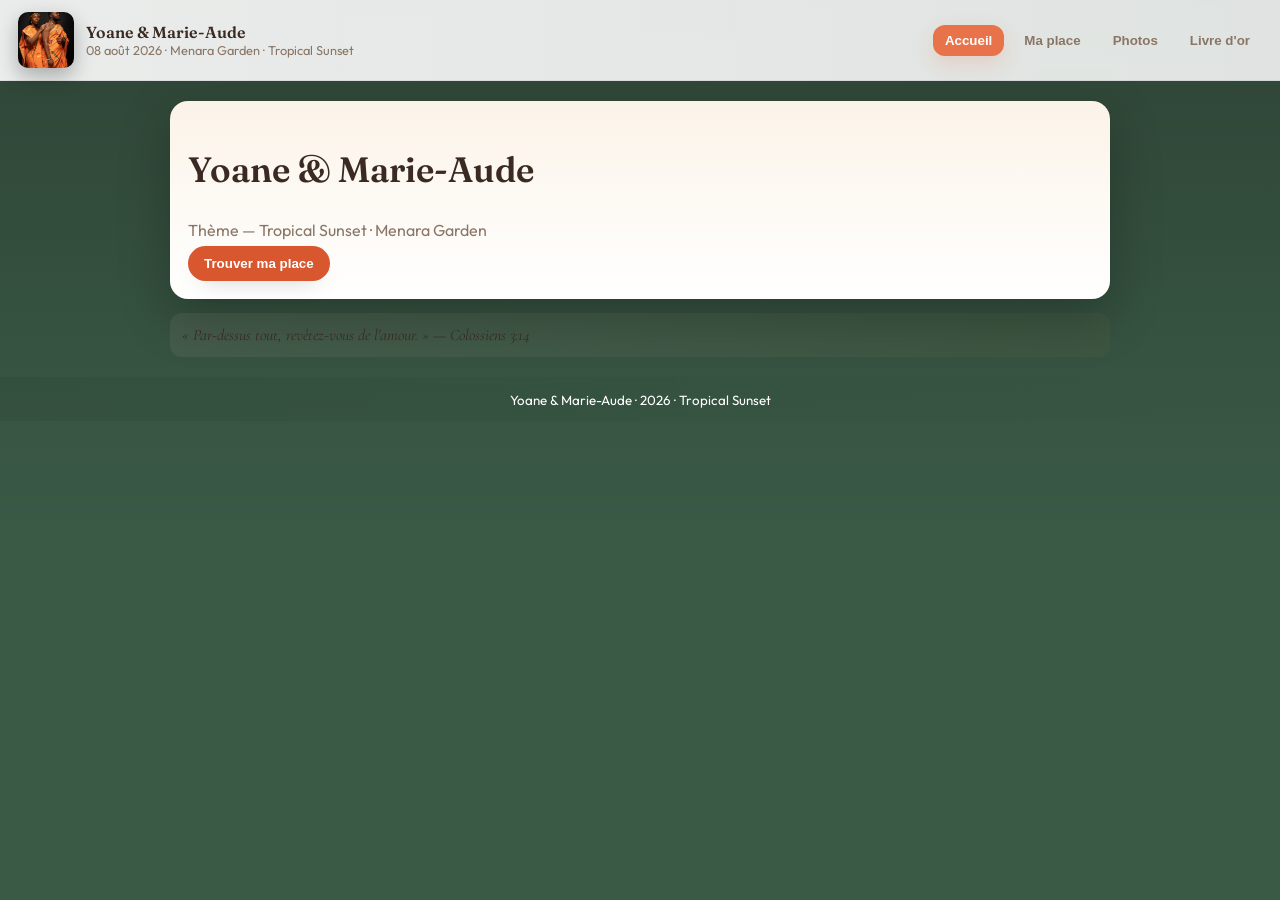
==== index.html @ 41bfad6d "Remove admin & approvals; publish guestbook immediately; simplify app per user request" ====
<!doctype html>
<html lang="fr">
<head>
  <meta charset="utf-8">
  <meta name="viewport" content="width=device-width,initial-scale=1,viewport-fit=cover">
  <title>Yoane & Marie-Aude — Tropical Sunset</title>
  <link href="https://fonts.googleapis.com/css2?family=Fraunces:opsz,wght@9..144,500;9..144,600&family=Outfit:wght@300;400;600;700&family=Cormorant+Garamond:ital,wght@1,400&display=swap" rel="stylesheet">
  <link rel="stylesheet" href="css/styles.css">
</head>
<body>
  <div id="app">
    <header class="topbar">
      <div class="brand">
        <img src="2958871d-0a36-4fbe-921e-ffd9b93db0f9.jpeg" alt="couple" class="logo">
        <div>
          <div class="display">Yoane & Marie-Aude</div>
          <div class="meta">08 août 2026 · Menara Garden · Tropical Sunset</div>
        </div>
      </div>
      <nav class="tabs" role="tablist" aria-label="Navigation">
        <button data-screen="home" class="tab-btn active">Accueil</button>
        <button data-screen="seat" class="tab-btn">Ma place</button>
        <button data-screen="photos" class="tab-btn">Photos</button>
        <button data-screen="guestbook" class="tab-btn">Livre d'or</button>
      </nav>
    </header>

    <main>
      <section id="home" class="screen active">
        <div class="hero">
          <div class="hero-left">
            <h1 class="display big">Yoane & Marie-Aude</h1>
            <p class="lead">Thème — Tropical Sunset · Menara Garden</p>
            <button class="enter-btn" data-screen="seat">Trouver ma place</button>
          </div>
          <div class="hero-gallery" id="hero-gallery">
            <!-- photographer photos injected -->
          </div>
        </div>

        <section class="verse">« Par-dessus tout, revêtez-vous de l'amour. » — Colossiens 3:14</section>
      </section>

      <section id="seat" class="screen">
        <h2>Trouver ma place</h2>
        <p class="muted">Tapez votre prénom et nom puis validez — nous n'affichons pas la liste complète par défaut.</p>
        <div class="search-row">
          <input id="seat-input" placeholder="Votre prénom et nom..." autocomplete="off">
          <button id="seat-validate">Valider</button>
        </div>
        <div id="seat-result" class="seat-result"></div>
        <div id="seat-noresult" class="empty">Nous ne trouvons pas ce nom. Vérifiez l'orthographe ou contactez les mariés.</div>
        <div id="sync-status" class="sync">🔄 Synchronisation Google Sheets...</div>
      </section>

      <section id="photos" class="screen">
        <h2>Photos — Album & Partage</h2>
        <p class="muted">Photos officielles (photographe) et photos partagées par les invités. Cliquer pour télécharger.</p>
        <div class="photographer-row" id="photographer-row"></div>

        <div class="uploader">
          <input id="upload-name" placeholder="Votre prénom (pour la légende)">
          <label class="upload-cta">📷 Ajouter des photos <input id="upload-input" type="file" accept="image/*" multiple></label>
          <div id="upload-progress" class="muted"></div>
        </div>

        <div class="grid" id="shared-grid"></div>
      </section>

      <section id="guestbook" class="screen">
        <h2>Livre d'or</h2>
        <form id="gb-form">
          <input id="gb-name" placeholder="Votre nom">
          <textarea id="gb-message" placeholder="Laissez un mot doux..."></textarea>
          <div class="gb-actions"><button type="submit" class="btn primary">Envoyer</button></div>
        </form>
        <div id="guestbook-list"></div>
      </section>

    </main>

    <footer class="bottomnav">
      <small>Yoane & Marie-Aude · 2026 · Tropical Sunset</small>
    </footer>
  </div>

  <script src="js/app.js"></script>
</body>
</html>
---- css/styles.css ----
:root{
  --ivory:#FBF3E8;
  --paper:#FFFCF7;
  --peach:#F4B98A;
  --coral:#E8734A;
  --sunset:#D9572E;
  --rose:#EAC0BC;
  --gold:#C9A24B;
  --green-deep:#2E4436;
  --text:#3A2A22;
  --muted:#8A7666;
}
*{box-sizing:border-box}
body{margin:0;font-family:'Outfit',system-ui,-apple-system,Segoe UI,Roboto,Arial;color:var(--text);background:linear-gradient(180deg,var(--green-deep) 0%, #3a5a46 60%);min-height:100vh;display:flex;flex-direction:column}
.topbar{background:linear-gradient(90deg,rgba(255,255,255,0.9),rgba(255,255,255,0.85));backdrop-filter:blur(6px);display:flex;align-items:center;justify-content:space-between;padding:12px 18px;border-bottom:1px solid rgba(0,0,0,0.06)}
.brand{display:flex;gap:12px;align-items:center}
.logo{width:56px;height:56px;border-radius:10px;object-fit:cover;box-shadow:0 8px 20px rgba(0,0,0,0.28)}
.display{font-family:'Fraunces',serif;font-weight:600}
.meta{font-size:.8rem;color:var(--muted)}
.tabs{display:flex;gap:8px}
.tab-btn{background:transparent;border:none;padding:8px 12px;border-radius:12px;font-weight:600;cursor:pointer;color:var(--muted)}
.tab-btn.active{background:var(--coral);color:#fff;box-shadow:0 8px 20px rgba(232,115,74,0.2)}
main{flex:1;padding:20px;max-width:980px;margin:0 auto;width:100%}
.screen{display:none}
.screen.active{display:block}
.hero{display:flex;gap:20px;align-items:center;background:linear-gradient(180deg,var(--ivory),#fff);padding:18px;border-radius:18px;box-shadow:0 18px 50px rgba(0,0,0,0.25)}
.hero-left{flex:1}
.big{font-size:2.2rem}
.lead{color:var(--muted);margin:6px 0}
.enter-btn{background:var(--sunset);color:#fff;border:none;padding:10px 16px;border-radius:28px;font-weight:700;cursor:pointer;box-shadow:0 10px 24px -14px rgba(0,0,0,0.4)}
.hero-gallery{width:320px;display:grid;grid-template-columns:1fr 1fr;gap:8px}
.hero-gallery img{width:100%;height:160px;object-fit:cover;border-radius:12px;box-shadow:0 10px 30px rgba(0,0,0,0.28)}
.verse{margin-top:14px;font-family:'Cormorant Garamond',serif;font-style:italic;background:linear-gradient(90deg,rgba(232,192,188,0.08),rgba(201,162,75,0.04));padding:12px;border-radius:12px}
.search-row{display:flex;gap:8px;margin-top:10px}
.search-row input{flex:1;padding:12px;border-radius:12px;border:1px solid rgba(0,0,0,0.06)}
.search-row button{padding:12px 16px;border-radius:12px;background:var(--coral);color:#fff;border:none;cursor:pointer}
.seat-result{margin-top:14px;background:linear-gradient(160deg,#F6DCC0,#E8734A);color:#fff;padding:18px;border-radius:14px;box-shadow:0 18px 40px rgba(0,0,0,0.25);display:none}
.seat-result.show{display:block}
.empty{margin-top:12px;padding:12px;background:var(--paper);border-radius:12px;color:var(--muted)}
.sync{margin-top:8px;color:var(--muted)}
.photographer-row{display:flex;gap:10px;margin:12px 0}
.photographer-row img{width:200px;height:130px;object-fit:cover;border-radius:10px}
.uploader{display:flex;gap:8px;align-items:center;margin:12px 0}
.upload-cta{display:inline-block;padding:10px 14px;border-radius:12px;background:linear-gradient(90deg,var(--paper),#fff);border:2px dashed var(--peach);cursor:pointer}
.grid{display:grid;grid-template-columns:repeat(auto-fill,minmax(180px,1fr));gap:12px;margin-top:12px}
.grid img{width:100%;height:140px;object-fit:cover;border-radius:10px}
.gb-actions{text-align:right;margin-top:8px}
.btn{padding:8px 12px;border-radius:10px;border:1px solid rgba(0,0,0,0.06);background:var(--paper);cursor:pointer}
.btn.primary{background:var(--coral);color:#fff;border:none}
.bottomnav{background:linear-gradient(90deg,rgba(0,0,0,0.06),transparent);padding:12px;text-align:center;color:#fff}
.muted{color:var(--muted)}
@media(max-width:760px){.hero{flex-direction:column}.hero-gallery{width:100%;grid-template-columns:1fr 1fr}.hero-gallery img{height:120px}}
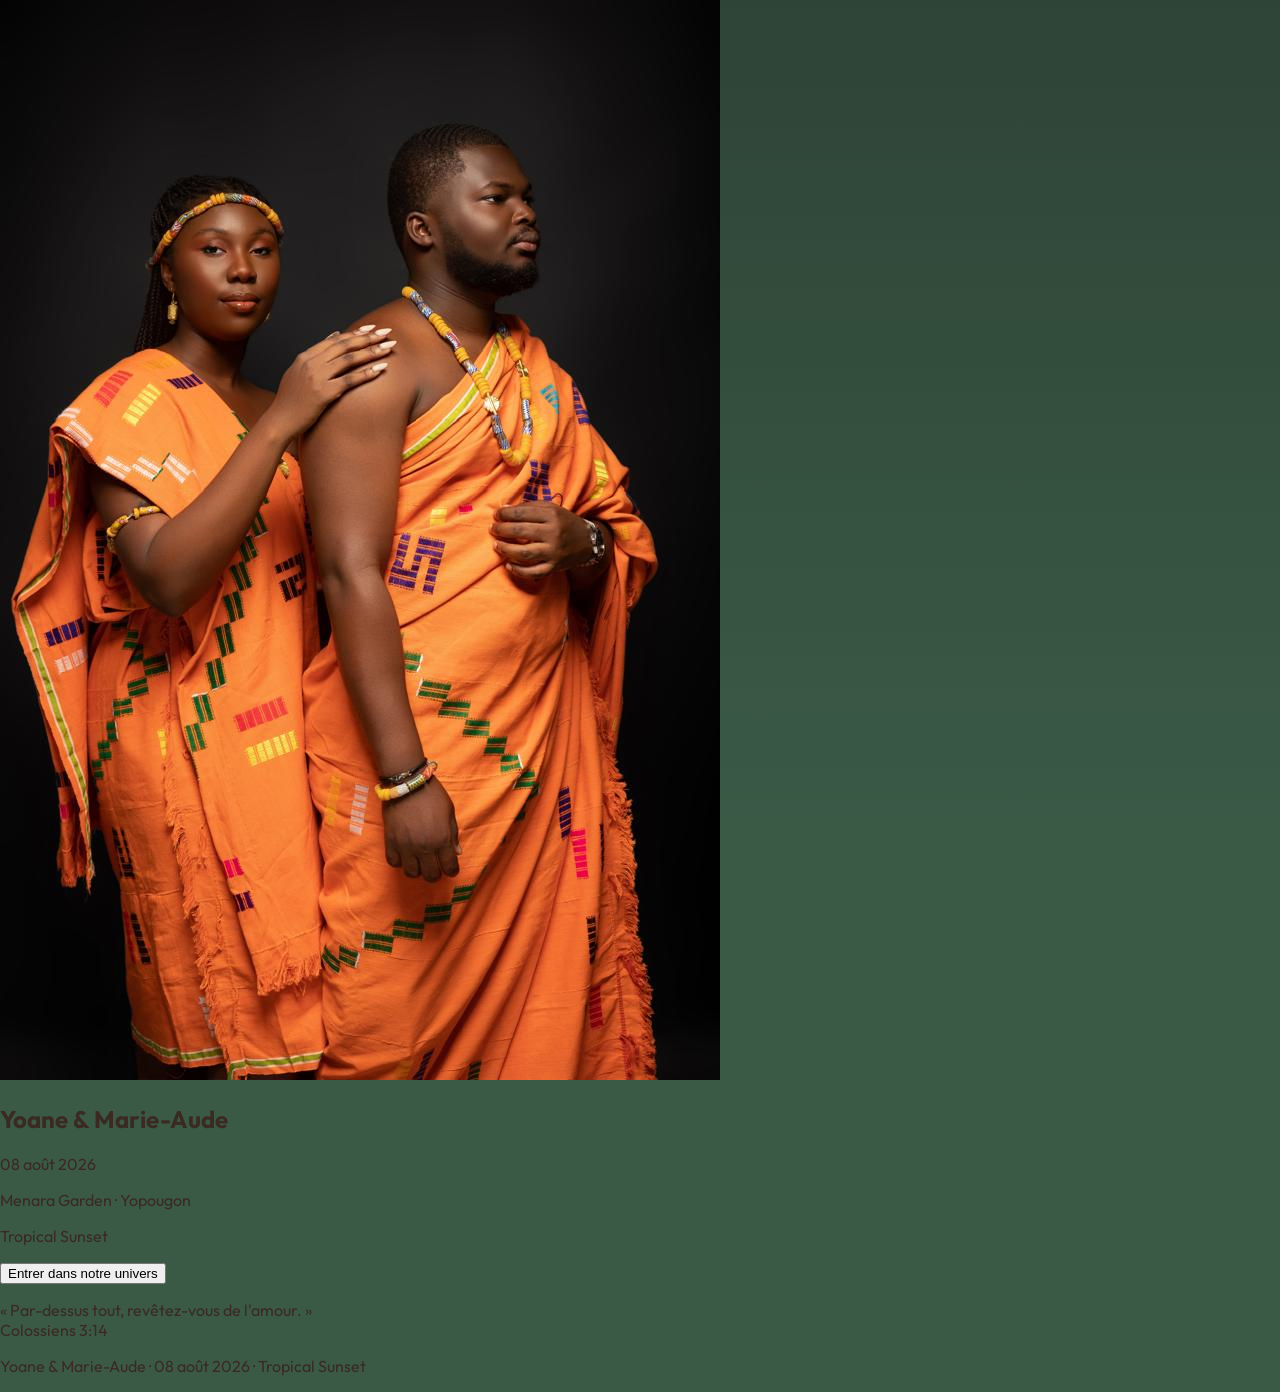
==== commit 720f899b: "✨ Refonte complète : thème Tropical Sunset cohérent + mini-app mobile + optimisation connexion faibl" ====
--- a/index.html
+++ b/index.html
@@ -1,89 +1,321 @@
-<!doctype html>
+<!DOCTYPE html>
 <html lang="fr">
 <head>
-  <meta charset="utf-8">
-  <meta name="viewport" content="width=device-width,initial-scale=1,viewport-fit=cover">
-  <title>Yoane & Marie-Aude — Tropical Sunset</title>
-  <link href="https://fonts.googleapis.com/css2?family=Fraunces:opsz,wght@9..144,500;9..144,600&family=Outfit:wght@300;400;600;700&family=Cormorant+Garamond:ital,wght@1,400&display=swap" rel="stylesheet">
+  <meta charset="UTF-8">
+  <meta name="viewport" content="width=device-width, initial-scale=1, viewport-fit=cover, maximum-scale=1">
+  <meta name="theme-color" content="#D9572E">
+  <meta name="apple-mobile-web-app-capable" content="yes">
+  <meta name="apple-mobile-web-app-status-bar-style" content="black-translucent">
+  <meta name="apple-mobile-web-app-title" content="Yoane & Marie-Aude">
+  <title>Yoane & Marie-Aude — Mariage 08.08.2026</title>
+  
+  <link rel="preconnect" href="https://fonts.googleapis.com">
+  <link rel="preconnect" href="https://fonts.gstatic.com" crossorigin>
+  <link href="https://fonts.googleapis.com/css2?family=Fraunces:opsz,wght@9..144,500;9..144,600;9..144,700&family=Outfit:wght@300;400;500;600;700&family=Cormorant+Garamond:ital,wght@1,400&display=swap" rel="stylesheet">
+  
   <link rel="stylesheet" href="css/styles.css">
 </head>
 <body>
-  <div id="app">
-    <header class="topbar">
-      <div class="brand">
-        <img src="2958871d-0a36-4fbe-921e-ffd9b93db0f9.jpeg" alt="couple" class="logo">
-        <div>
-          <div class="display">Yoane & Marie-Aude</div>
-          <div class="meta">08 août 2026 · Menara Garden · Tropical Sunset</div>
-        </div>
-      </div>
-      <nav class="tabs" role="tablist" aria-label="Navigation">
-        <button data-screen="home" class="tab-btn active">Accueil</button>
-        <button data-screen="seat" class="tab-btn">Ma place</button>
-        <button data-screen="photos" class="tab-btn">Photos</button>
-        <button data-screen="guestbook" class="tab-btn">Livre d'or</button>
-      </nav>
-    </header>
-
-    <main>
-      <section id="home" class="screen active">
-        <div class="hero">
-          <div class="hero-left">
-            <h1 class="display big">Yoane & Marie-Aude</h1>
-            <p class="lead">Thème — Tropical Sunset · Menara Garden</p>
-            <button class="enter-btn" data-screen="seat">Trouver ma place</button>
-          </div>
-          <div class="hero-gallery" id="hero-gallery">
-            <!-- photographer photos injected -->
-          </div>
-        </div>
-
-        <section class="verse">« Par-dessus tout, revêtez-vous de l'amour. » — Colossiens 3:14</section>
-      </section>
-
-      <section id="seat" class="screen">
+  <div id="app" class="app-container">
+    
+    <!-- Splash Screen (écran d'accueil type app) -->
+    <section id="splash-screen" class="screen active splash">
+      <div class="splash-content">
+        <div class="splash-visual">
+          <img src="2958871d-0a36-4fbe-921e-ffd9b93db0f9.jpeg" alt="Yoane & Marie-Aude" class="splash-photo" loading="lazy">
+          <div class="splash-overlay"></div>
+        </div>
+        
+        <div class="splash-info">
+          <h1 class="splash-title">Yoane & Marie-Aude</h1>
+          <p class="splash-date">08 août 2026</p>
+          <p class="splash-location">Menara Garden · Yopougon</p>
+          <p class="splash-theme">Tropical Sunset</p>
+        </div>
+        
+        <button class="btn-enter" data-screen="home">
+          Entrer dans notre univers
+        </button>
+        
+        <p class="splash-verse">
+          « Par-dessus tout, revêtez-vous de l'amour. »<br>
+          <span class="verse-ref">Colossiens 3:14</span>
+        </p>
+      </div>
+    </section>
+
+    <!-- Écran d'accueil avec cartes -->
+    <section id="home" class="screen home">
+      <header class="app-header">
+        <div class="header-branding">
+          <h2>Bienvenue</h2>
+          <p class="header-meta">08 août 2026 · Menara Garden</p>
+        </div>
+      </header>
+
+      <main class="home-grid">
+        <article class="card card-primary" data-screen="seat">
+          <div class="card-icon">🪑</div>
+          <h3>Trouver ma place</h3>
+          <p>Découvrez votre table et vos voisins</p>
+        </article>
+
+        <article class="card" data-screen="menu">
+          <div class="card-icon">🍽️</div>
+          <h3>Les saveurs</h3>
+          <p>Menu et spécialités de la réception</p>
+        </article>
+
+        <article class="card" data-screen="gifts">
+          <div class="card-icon">🎁</div>
+          <h3>Cadeaux</h3>
+          <p>Informations délicates & discrètes</p>
+        </article>
+
+        <article class="card" data-screen="photos">
+          <div class="card-icon">📸</div>
+          <h3>Partager mes photos</h3>
+          <p>Contribuez à notre album collectif</p>
+        </article>
+
+        <article class="card" data-screen="gallery">
+          <div class="card-icon">🖼️</div>
+          <h3>Album officiel</h3>
+          <p>Photos du photographe professionnel</p>
+        </article>
+
+        <article class="card" data-screen="guestbook">
+          <div class="card-icon">💌</div>
+          <h3>Livre d'or</h3>
+          <p>Laissez-nous un beau message</p>
+        </article>
+      </main>
+    </section>
+
+    <!-- Écran : Trouver ma place -->
+    <section id="seat" class="screen seat-screen">
+      <header class="screen-header">
+        <button class="btn-back" data-screen="home">← Retour</button>
         <h2>Trouver ma place</h2>
-        <p class="muted">Tapez votre prénom et nom puis validez — nous n'affichons pas la liste complète par défaut.</p>
-        <div class="search-row">
-          <input id="seat-input" placeholder="Votre prénom et nom..." autocomplete="off">
-          <button id="seat-validate">Valider</button>
-        </div>
-        <div id="seat-result" class="seat-result"></div>
-        <div id="seat-noresult" class="empty">Nous ne trouvons pas ce nom. Vérifiez l'orthographe ou contactez les mariés.</div>
-        <div id="sync-status" class="sync">🔄 Synchronisation Google Sheets...</div>
-      </section>
-
-      <section id="photos" class="screen">
-        <h2>Photos — Album & Partage</h2>
-        <p class="muted">Photos officielles (photographe) et photos partagées par les invités. Cliquer pour télécharger.</p>
-        <div class="photographer-row" id="photographer-row"></div>
-
-        <div class="uploader">
-          <input id="upload-name" placeholder="Votre prénom (pour la légende)">
-          <label class="upload-cta">📷 Ajouter des photos <input id="upload-input" type="file" accept="image/*" multiple></label>
-          <div id="upload-progress" class="muted"></div>
-        </div>
-
-        <div class="grid" id="shared-grid"></div>
-      </section>
-
-      <section id="guestbook" class="screen">
+      </header>
+
+      <div class="screen-content">
+        <p class="screen-intro">Entrez votre prénom et nom pour découvrir votre emplacement</p>
+        
+        <div class="search-container">
+          <input 
+            id="seat-input" 
+            type="text" 
+            placeholder="Prénom et nom..." 
+            class="input-search"
+            autocomplete="off"
+          >
+          <button id="seat-validate" class="btn-search">Rechercher</button>
+        </div>
+
+        <div id="seat-result" class="seat-result hidden">
+          <div class="result-welcome" id="result-welcome"></div>
+          <div class="result-table" id="result-table"></div>
+          <div class="result-companions" id="result-companions"></div>
+        </div>
+
+        <div id="seat-noresult" class="empty-state hidden">
+          <p>Nous ne trouvons pas ce nom.</p>
+          <p class="small">Vérifiez l'orthographe ou contactez les mariés.</p>
+        </div>
+
+        <div id="sync-status" class="sync-indicator">
+          🔄 Synchronisation des invités...
+        </div>
+      </div>
+    </section>
+
+    <!-- Écran : Les saveurs -->
+    <section id="menu" class="screen menu-screen">
+      <header class="screen-header">
+        <button class="btn-back" data-screen="home">← Retour</button>
+        <h2>Les saveurs de notre réception</h2>
+      </header>
+
+      <div class="screen-content">
+        <p class="screen-intro">
+          Nous avons imaginé une réception aux couleurs de nos traditions, avec une sélection de mets ivoiriens et de saveurs appréciées de tous.
+        </p>
+
+        <div class="menu-section">
+          <h3 class="menu-title">🥗 Entrée</h3>
+          <ul class="menu-items">
+            <li>Salade composée fraîche</li>
+          </ul>
+        </div>
+
+        <div class="menu-section">
+          <h3 class="menu-title">🍽️ Plats traditionnels à découvrir</h3>
+          <ul class="menu-items">
+            <li>Tchep au poisson et au bœuf</li>
+            <li>Placali accompagné de sauce kopè</li>
+            <li>Foutou banane accompagné de sauce graine</li>
+            <li>Kplé accompagné de foutou manioc</li>
+            <li>Foutou igname accompagné de sauce gouagouassou</li>
+            <li>Méchoui de mouton accompagné d'attiéké</li>
+            <li>Poisson frit et poulet frit accompagnés d'alloco et de frites</li>
+            <li>Igname bouillie accompagnée de sauce tomate</li>
+          </ul>
+        </div>
+
+        <div class="menu-section">
+          <h3 class="menu-title">🍰 Douceur</h3>
+          <ul class="menu-items">
+            <li>Wedding cake</li>
+          </ul>
+        </div>
+
+        <div class="menu-section">
+          <h3 class="menu-title">🥤 Boissons</h3>
+          <ul class="menu-items">
+            <li>Eau minérale</li>
+            <li>Jus naturels</li>
+            <li>Boissons gazeuses</li>
+            <li>Bandji</li>
+          </ul>
+        </div>
+      </div>
+    </section>
+
+    <!-- Écran : Cadeaux -->
+    <section id="gifts" class="screen gifts-screen">
+      <header class="screen-header">
+        <button class="btn-back" data-screen="home">← Retour</button>
+        <h2>Cadeaux</h2>
+      </header>
+
+      <div class="screen-content gifts-content">
+        <div class="gifts-box">
+          <p class="gifts-text">
+            <strong>Votre présence est le plus beau témoignage d'affection que nous puissions recevoir.</strong>
+          </p>
+
+          <p class="gifts-text">
+            Pour celles et ceux qui souhaiteraient néanmoins nous offrir un présent, nous privilégions les cadeaux en espèces, afin de pouvoir les emporter plus facilement avec nous à notre retour à Dakar.
+          </p>
+
+          <p class="gifts-text">
+            Un dispositif discret sera prévu lors de la réception.
+          </p>
+
+          <p class="gifts-text gifts-thanks">
+            <strong>Merci du fond du cœur pour votre délicatesse.</strong>
+          </p>
+        </div>
+      </div>
+    </section>
+
+    <!-- Écran : Partager mes photos -->
+    <section id="photos" class="screen photos-screen">
+      <header class="screen-header">
+        <button class="btn-back" data-screen="home">← Retour</button>
+        <h2>Partager mes photos</h2>
+      </header>
+
+      <div class="screen-content">
+        <p class="screen-intro">Contribuez à notre album collectif en partageant vos plus belles photos</p>
+
+        <div class="uploader-section">
+          <input 
+            id="upload-name" 
+            type="text" 
+            placeholder="Votre prénom (optionnel)" 
+            class="input-name"
+            maxlength="30"
+          >
+          
+          <label class="upload-button">
+            <input 
+              id="upload-input" 
+              type="file" 
+              accept="image/*" 
+              multiple
+              style="display: none;"
+            >
+            <span class="upload-label">📷 Sélectionner des photos</span>
+          </label>
+
+          <div id="upload-progress" class="progress-indicator"></div>
+        </div>
+
+        <div id="shared-grid" class="photo-grid">
+          <!-- Photos partagées injected ici -->
+        </div>
+
+        <div id="shared-empty" class="empty-state">
+          <p>Aucune photo partagée pour le moment.</p>
+          <p class="small">Soyez les premiers ! 📸</p>
+        </div>
+      </div>
+    </section>
+
+    <!-- Écran : Album officiel -->
+    <section id="gallery" class="screen gallery-screen">
+      <header class="screen-header">
+        <button class="btn-back" data-screen="home">← Retour</button>
+        <h2>Album officiel</h2>
+      </header>
+
+      <div class="screen-content">
+        <p class="screen-intro">Les plus beaux moments capturés par notre photographe</p>
+
+        <div id="official-gallery" class="photo-grid">
+          <!-- Photos officielles injected ici -->
+        </div>
+      </div>
+    </section>
+
+    <!-- Écran : Livre d'or -->
+    <section id="guestbook" class="screen guestbook-screen">
+      <header class="screen-header">
+        <button class="btn-back" data-screen="home">← Retour</button>
         <h2>Livre d'or</h2>
-        <form id="gb-form">
-          <input id="gb-name" placeholder="Votre nom">
-          <textarea id="gb-message" placeholder="Laissez un mot doux..."></textarea>
-          <div class="gb-actions"><button type="submit" class="btn primary">Envoyer</button></div>
+      </header>
+
+      <div class="screen-content">
+        <p class="screen-intro">Laissez-nous un beau souvenir de cette journée</p>
+
+        <form id="gb-form" class="guestbook-form">
+          <input 
+            id="gb-name" 
+            type="text" 
+            placeholder="Votre nom" 
+            class="input-guestbook"
+            required
+          >
+          <textarea 
+            id="gb-message" 
+            placeholder="Votre message..." 
+            class="textarea-guestbook"
+            rows="4"
+            required
+          ></textarea>
+          <button type="submit" class="btn-submit">Envoyer</button>
         </form>
-        <div id="guestbook-list"></div>
-      </section>
-
-    </main>
-
-    <footer class="bottomnav">
-      <small>Yoane & Marie-Aude · 2026 · Tropical Sunset</small>
+
+        <div id="guestbook-list" class="guestbook-list">
+          <!-- Messages injected ici -->
+        </div>
+
+        <div id="guestbook-empty" class="empty-state">
+          <p>Le livre d'or est vide pour l'instant.</p>
+          <p class="small">Soyez le premier à laisser un message ! 💌</p>
+        </div>
+      </div>
+    </section>
+
+    <!-- Footer -->
+    <footer class="app-footer">
+      <p>Yoane & Marie-Aude · 08 août 2026 · Tropical Sunset</p>
     </footer>
   </div>
 
-  <script src="js/app.js"></script>
+  <!-- Scripts -->
+  <script src="js/app.js" defer></script>
 </body>
 </html>
